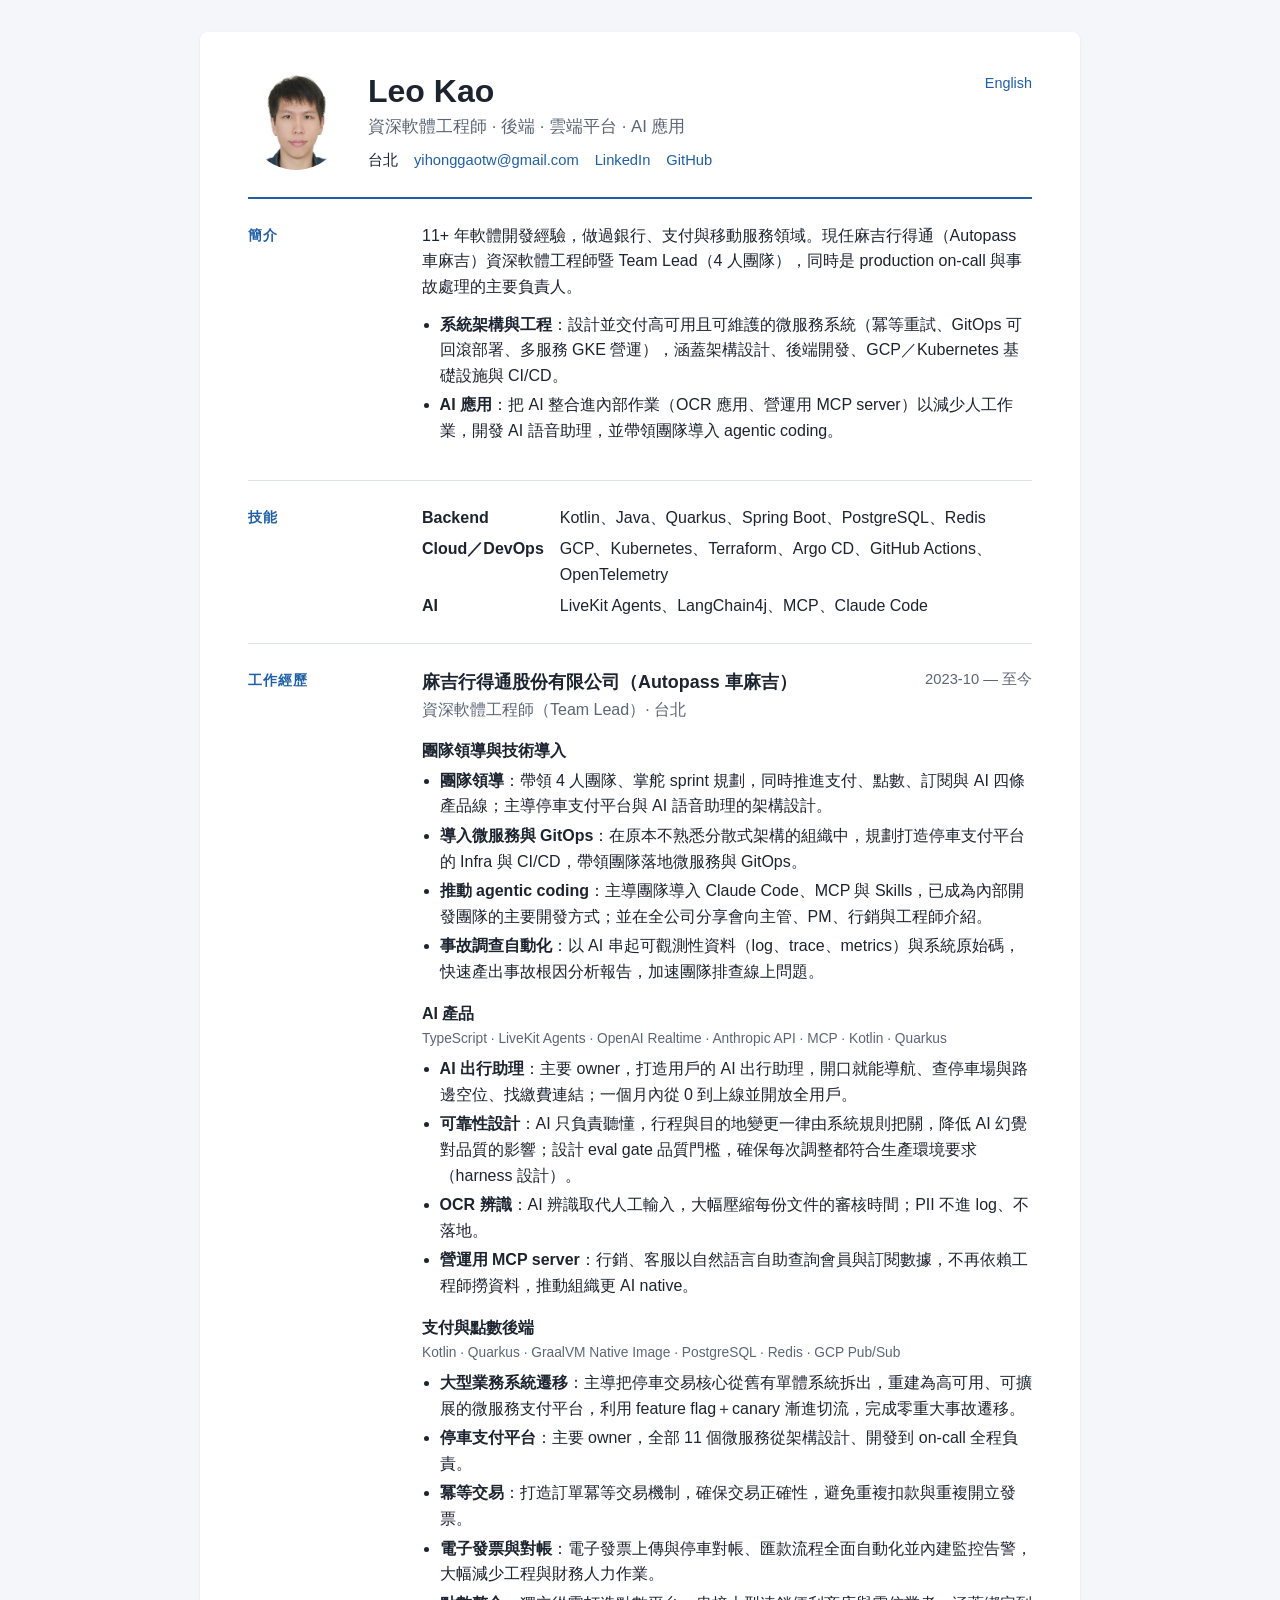
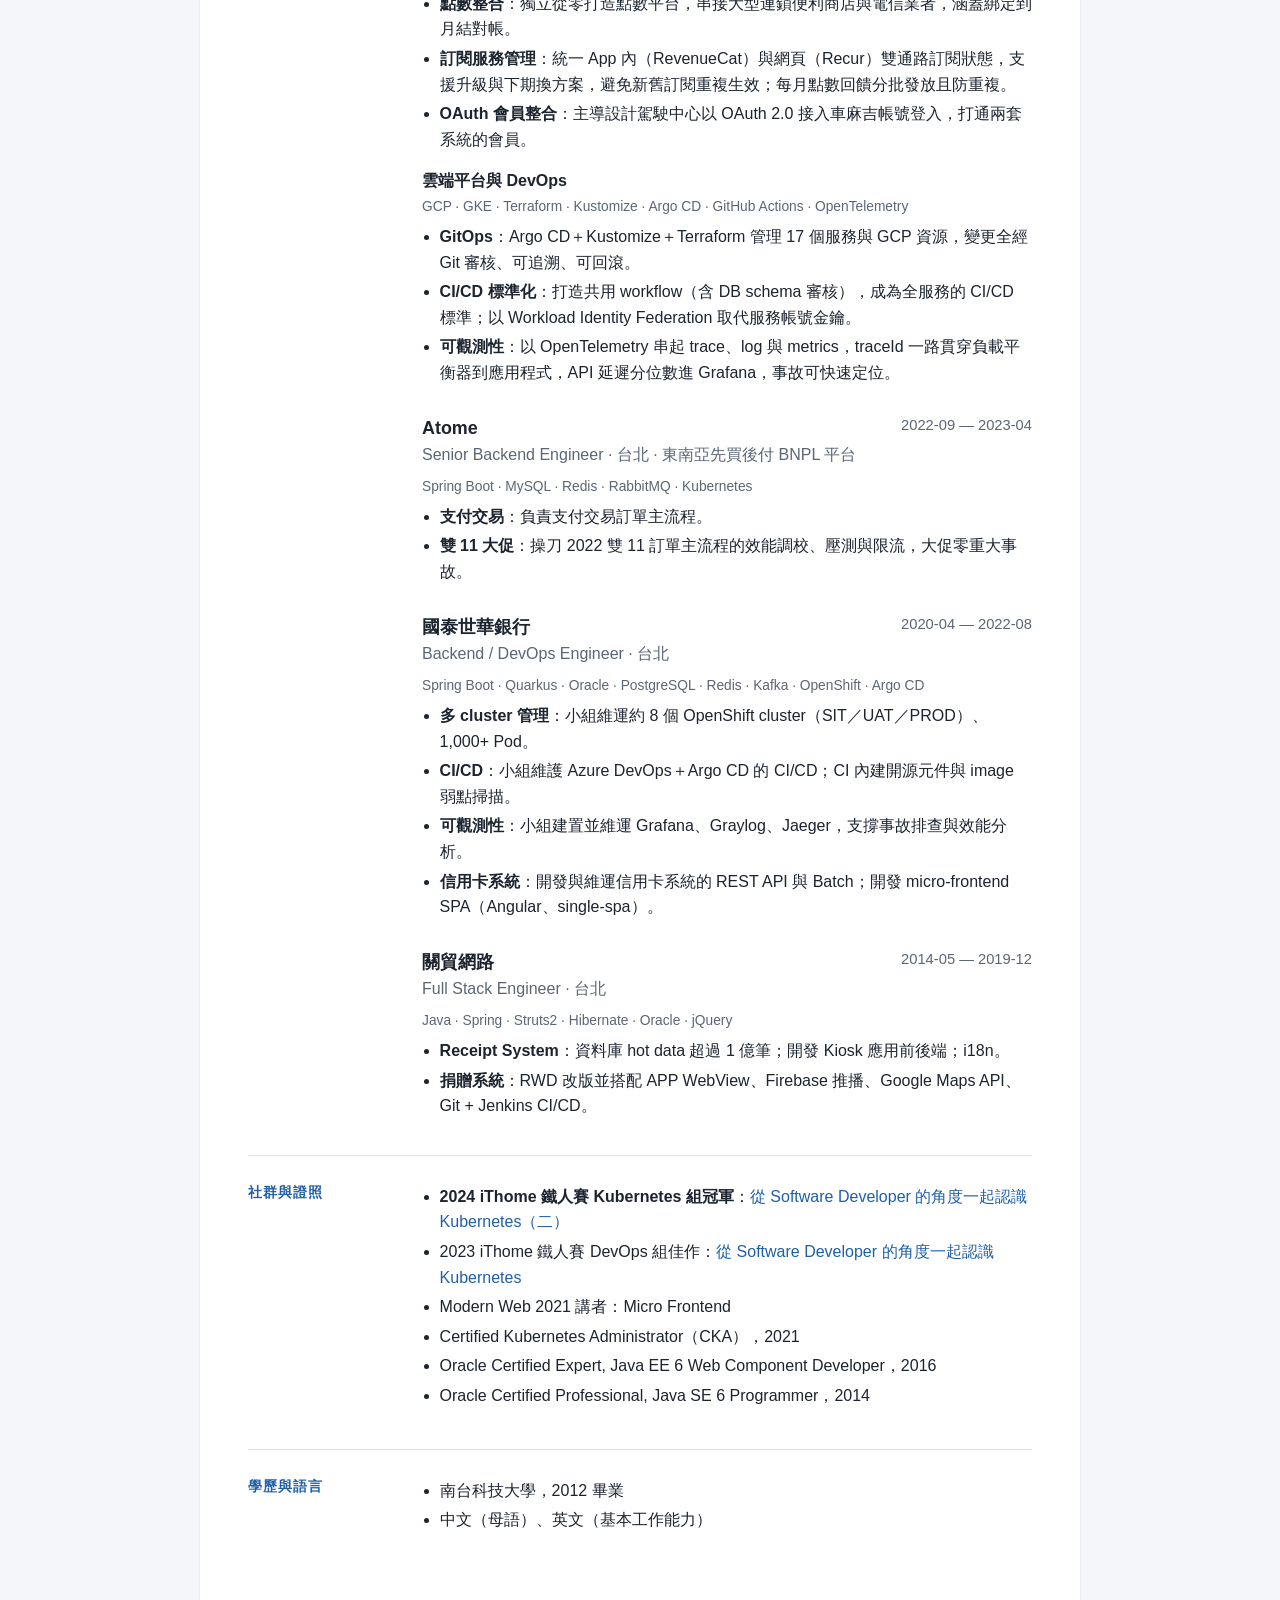
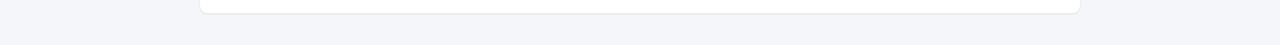
==== zh.html @ 3c9b4de2 "feat: add Chinese CV page with new stylesheet Co-Authored-By: Claude Opus 5.5 <noreply@anthropic.com" ====
<!DOCTYPE html>
<html lang="zh-Hant">
  <head>
    <meta charset="UTF-8" />
    <meta name="viewport" content="width=device-width, initial-scale=1" />
    <title>Leo Kao — 資深軟體工程師（後端 · 雲端平台 · AI 應用）</title>
    <meta name="description" content="Leo Kao（Yi-Hung Kao）的履歷：台北的資深軟體工程師，專長後端、雲端平台與 AI 應用。" />
    <link rel="alternate" hreflang="en" href="index.html" />
    <link rel="stylesheet" href="cv.css" />
  </head>
  <body>
    <main class="cv">
      <header class="cv-header">
        <img src="images/headshot.jpg" alt="Leo Kao" />
        <div>
          <h1>Leo Kao</h1>
          <p class="headline">資深軟體工程師 · 後端 · 雲端平台 · AI 應用</p>
          <ul class="contact">
            <li>台北</li>
            <li><a href="mailto:yihonggaotw@gmail.com">yihonggaotw@gmail.com</a></li>
            <li><a href="https://www.linkedin.com/in/yihong-gao-tw">LinkedIn</a></li>
            <li><a href="https://github.com/YihongGao">GitHub</a></li>
          </ul>
        </div>
        <a class="lang-switch" href="index.html" hreflang="en">English</a>
      </header>

      <section>
        <h2>簡介</h2>
        <div>
          <p>
            11+ 年軟體開發經驗，做過銀行、支付與移動服務領域。現任麻吉行得通（Autopass 車麻吉）資深軟體工程師暨
            Team Lead（4 人團隊），同時是 production on-call 與事故處理的主要負責人。
          </p>
          <ul>
            <li><strong>系統架構與工程</strong>：設計並交付高可用且可維護的微服務系統（冪等重試、GitOps 可回滾部署、多服務 GKE 營運），涵蓋架構設計、後端開發、GCP／Kubernetes 基礎設施與 CI/CD。</li>
            <li><strong>AI 應用</strong>：把 AI 整合進內部作業（OCR 應用、營運用 MCP server）以減少人工作業，開發 AI 語音助理，並帶領團隊導入 agentic coding。</li>
          </ul>
        </div>
      </section>

      <section>
        <h2>技能</h2>
        <dl class="skills">
          <dt>Backend</dt><dd>Kotlin、Java、Quarkus、Spring Boot、PostgreSQL、Redis</dd>
          <dt>Cloud／DevOps</dt><dd>GCP、Kubernetes、Terraform、Argo CD、GitHub Actions、OpenTelemetry</dd>
          <dt>AI</dt><dd>LiveKit Agents、LangChain4j、MCP、Claude Code</dd>
        </dl>
      </section>

      <section>
        <h2>工作經歷</h2>
        <div>
          <article class="job">
            <div class="job-head">
              <h3>麻吉行得通股份有限公司（Autopass 車麻吉）</h3>
              <span class="when">2023-10 — 至今</span>
            </div>
            <p class="role">資深軟體工程師（Team Lead）· 台北</p>

            <h4>團隊領導與技術導入</h4>
            <ul>
              <li><strong>團隊領導</strong>：帶領 4 人團隊、掌舵 sprint 規劃，同時推進支付、點數、訂閱與 AI 四條產品線；主導停車支付平台與 AI 語音助理的架構設計。</li>
              <li><strong>導入微服務與 GitOps</strong>：在原本不熟悉分散式架構的組織中，規劃打造停車支付平台的 Infra 與 CI/CD，帶領團隊落地微服務與 GitOps。</li>
              <li><strong>推動 agentic coding</strong>：主導團隊導入 Claude Code、MCP 與 Skills，已成為內部開發團隊的主要開發方式；並在全公司分享會向主管、PM、行銷與工程師介紹。</li>
              <li><strong>事故調查自動化</strong>：以 AI 串起可觀測性資料（log、trace、metrics）與系統原始碼，快速產出事故根因分析報告，加速團隊排查線上問題。</li>
            </ul>

            <h4>AI 產品</h4>
            <p class="stack">TypeScript · LiveKit Agents · OpenAI Realtime · Anthropic API · MCP · Kotlin · Quarkus</p>
            <ul>
              <li><strong>AI 出行助理</strong>：主要 owner，打造用戶的 AI 出行助理，開口就能導航、查停車場與路邊空位、找繳費連結；一個月內從 0 到上線並開放全用戶。</li>
              <li><strong>可靠性設計</strong>：AI 只負責聽懂，行程與目的地變更一律由系統規則把關，降低 AI 幻覺對品質的影響；設計 eval gate 品質門檻，確保每次調整都符合生產環境要求（harness 設計）。</li>
              <li><strong>OCR 辨識</strong>：AI 辨識取代人工輸入，大幅壓縮每份文件的審核時間；PII 不進 log、不落地。</li>
              <li><strong>營運用 MCP server</strong>：行銷、客服以自然語言自助查詢會員與訂閱數據，不再依賴工程師撈資料，推動組織更 AI native。</li>
            </ul>

            <h4>支付與點數後端</h4>
            <p class="stack">Kotlin · Quarkus · GraalVM Native Image · PostgreSQL · Redis · GCP Pub/Sub</p>
            <ul>
              <li><strong>大型業務系統遷移</strong>：主導把停車交易核心從舊有單體系統拆出，重建為高可用、可擴展的微服務支付平台，利用 feature flag＋canary 漸進切流，完成零重大事故遷移。</li>
              <li><strong>停車支付平台</strong>：主要 owner，全部 11 個微服務從架構設計、開發到 on-call 全程負責。</li>
              <li><strong>冪等交易</strong>：打造訂單冪等交易機制，確保交易正確性，避免重複扣款與重複開立發票。</li>
              <li><strong>電子發票與對帳</strong>：電子發票上傳與停車對帳、匯款流程全面自動化並內建監控告警，大幅減少工程與財務人力作業。</li>
              <li><strong>點數整合</strong>：獨立從零打造點數平台，串接大型連鎖便利商店與電信業者，涵蓋綁定到月結對帳。</li>
              <li><strong>訂閱服務管理</strong>：統一 App 內（RevenueCat）與網頁（Recur）雙通路訂閱狀態，支援升級與下期換方案，避免新舊訂閱重複生效；每月點數回饋分批發放且防重複。</li>
              <li><strong>OAuth 會員整合</strong>：主導設計駕駛中心以 OAuth 2.0 接入車麻吉帳號登入，打通兩套系統的會員。</li>
            </ul>

            <h4>雲端平台與 DevOps</h4>
            <p class="stack">GCP · GKE · Terraform · Kustomize · Argo CD · GitHub Actions · OpenTelemetry</p>
            <ul>
              <li><strong>GitOps</strong>：Argo CD＋Kustomize＋Terraform 管理 17 個服務與 GCP 資源，變更全經 Git 審核、可追溯、可回滾。</li>
              <li><strong>CI/CD 標準化</strong>：打造共用 workflow（含 DB schema 審核），成為全服務的 CI/CD 標準；以 Workload Identity Federation 取代服務帳號金鑰。</li>
              <li><strong>可觀測性</strong>：以 OpenTelemetry 串起 trace、log 與 metrics，traceId 一路貫穿負載平衡器到應用程式，API 延遲分位數進 Grafana，事故可快速定位。</li>
            </ul>
          </article>

          <article class="job">
            <div class="job-head">
              <h3>Atome</h3>
              <span class="when">2022-09 — 2023-04</span>
            </div>
            <p class="role">Senior Backend Engineer · 台北 · 東南亞先買後付 BNPL 平台</p>
            <p class="stack">Spring Boot · MySQL · Redis · RabbitMQ · Kubernetes</p>
            <ul>
              <li><strong>支付交易</strong>：負責支付交易訂單主流程。</li>
              <li><strong>雙 11 大促</strong>：操刀 2022 雙 11 訂單主流程的效能調校、壓測與限流，大促零重大事故。</li>
            </ul>
          </article>

          <article class="job">
            <div class="job-head">
              <h3>國泰世華銀行</h3>
              <span class="when">2020-04 — 2022-08</span>
            </div>
            <p class="role">Backend / DevOps Engineer · 台北</p>
            <p class="stack">Spring Boot · Quarkus · Oracle · PostgreSQL · Redis · Kafka · OpenShift · Argo CD</p>
            <ul>
              <li><strong>多 cluster 管理</strong>：小組維運約 8 個 OpenShift cluster（SIT／UAT／PROD）、1,000+ Pod。</li>
              <li><strong>CI/CD</strong>：小組維護 Azure DevOps＋Argo CD 的 CI/CD；CI 內建開源元件與 image 弱點掃描。</li>
              <li><strong>可觀測性</strong>：小組建置並維運 Grafana、Graylog、Jaeger，支撐事故排查與效能分析。</li>
              <li><strong>信用卡系統</strong>：開發與維運信用卡系統的 REST API 與 Batch；開發 micro-frontend SPA（Angular、single-spa）。</li>
            </ul>
          </article>

          <article class="job">
            <div class="job-head">
              <h3>關貿網路</h3>
              <span class="when">2014-05 — 2019-12</span>
            </div>
            <p class="role">Full Stack Engineer · 台北</p>
            <p class="stack">Java · Spring · Struts2 · Hibernate · Oracle · jQuery</p>
            <ul>
              <li><strong>Receipt System</strong>：資料庫 hot data 超過 1 億筆；開發 Kiosk 應用前後端；i18n。</li>
              <li><strong>捐贈系統</strong>：RWD 改版並搭配 APP WebView、Firebase 推播、Google Maps API、Git + Jenkins CI/CD。</li>
            </ul>
          </article>
        </div>
      </section>

      <section>
        <h2>社群與證照</h2>
        <ul>
          <li><strong>2024 iThome 鐵人賽 Kubernetes 組冠軍</strong>：<a href="https://ithelp.ithome.com.tw/users/20147637/ironman/7525">從 Software Developer 的角度一起認識 Kubernetes（二）</a></li>
          <li>2023 iThome 鐵人賽 DevOps 組佳作：<a href="https://ithelp.ithome.com.tw/users/20147637/ironman/6738">從 Software Developer 的角度一起認識 Kubernetes</a></li>
          <li>Modern Web 2021 講者：Micro Frontend</li>
          <li>Certified Kubernetes Administrator（CKA），2021</li>
          <li>Oracle Certified Expert, Java EE 6 Web Component Developer，2016</li>
          <li>Oracle Certified Professional, Java SE 6 Programmer，2014</li>
        </ul>
      </section>

      <section>
        <h2>學歷與語言</h2>
        <ul>
          <li>南台科技大學，2012 畢業</li>
          <li>中文（母語）、英文（基本工作能力）</li>
        </ul>
      </section>
    </main>
  </body>
</html>
---- cv.css ----
:root {
  --ink: #1c2430;
  --muted: #5b6675;
  --line: #dde3ea;
  --accent: #1f5fa8;
  --bg: #f4f6f9;
  --paper: #ffffff;
}

* { box-sizing: border-box; }

html { -webkit-text-size-adjust: 100%; }

body {
  margin: 0;
  background: var(--bg);
  color: var(--ink);
  font: 16px/1.6 -apple-system, BlinkMacSystemFont, "Segoe UI", "PingFang TC",
    "Noto Sans TC", "Microsoft JhengHei", Helvetica, Arial, sans-serif;
}

a { color: var(--accent); text-decoration: none; }
a:hover, a:focus-visible { text-decoration: underline; }

.cv {
  max-width: 880px;
  margin: 32px auto;
  padding: 40px 48px;
  background: var(--paper);
  border-radius: 8px;
  box-shadow: 0 1px 3px rgba(20, 30, 45, 0.08);
}

/* Header */
.cv-header {
  display: grid;
  grid-template-columns: 96px 1fr auto;
  gap: 24px;
  align-items: center;
  padding-bottom: 24px;
  border-bottom: 2px solid var(--accent);
}
.cv-header img {
  width: 96px; height: 96px;
  border-radius: 50%;
  object-fit: cover;
}
.cv-header h1 { margin: 0; font-size: 2rem; line-height: 1.2; }
.headline { margin: 4px 0 8px; font-size: 1.05rem; color: var(--muted); }
.contact { margin: 0; padding: 0; list-style: none; display: flex; flex-wrap: wrap; gap: 4px 16px; font-size: 0.92rem; }
.lang-switch { align-self: start; font-size: 0.9rem; }

/* Sections */
section {
  display: grid;
  grid-template-columns: 150px 1fr;
  gap: 24px;
  padding: 24px 0;
  border-bottom: 1px solid var(--line);
}
section:last-of-type { border-bottom: 0; }
section > h2 {
  margin: 2px 0 0;
  font-size: 0.85rem;
  text-transform: uppercase;
  letter-spacing: 0.08em;
  color: var(--accent);
}
section p { margin: 0 0 12px; }
section ul { margin: 0 0 12px; padding-left: 1.1em; }
section li { margin: 4px 0; }

/* Jobs */
.job + .job { margin-top: 28px; }
.job-head { display: flex; flex-wrap: wrap; justify-content: space-between; gap: 0 16px; }
.job-head h3 { margin: 0; font-size: 1.12rem; }
.job-head .when { color: var(--muted); font-size: 0.92rem; white-space: nowrap; }
.role { margin: 0 0 8px; color: var(--muted); }
.job h4 { margin: 16px 0 2px; font-size: 1rem; }
.stack { margin: 0 0 6px; font-size: 0.86rem; color: var(--muted); }

/* Skills */
.skills { display: grid; grid-template-columns: max-content 1fr; gap: 6px 16px; margin: 0; }
.skills dt { font-weight: 600; }
.skills dd { margin: 0; }

@media (max-width: 720px) {
  .cv { margin: 0; padding: 24px 20px; border-radius: 0; box-shadow: none; }
  .cv-header { grid-template-columns: 64px 1fr; gap: 16px; }
  .cv-header img { width: 64px; height: 64px; }
  .lang-switch { grid-column: 1 / -1; }
  section { grid-template-columns: 1fr; gap: 8px; }
  .skills { grid-template-columns: 1fr; }
  .skills dd { margin-bottom: 8px; }
}

@media print {
  @page { size: A4; margin: 14mm; }
  body { background: #fff; font-size: 10pt; }
  .cv { margin: 0; padding: 0; box-shadow: none; max-width: none; }
  .lang-switch { display: none; }
  a { color: inherit; }
  section { break-inside: auto; padding: 12px 0; }
  .job, li { break-inside: avoid; }
}
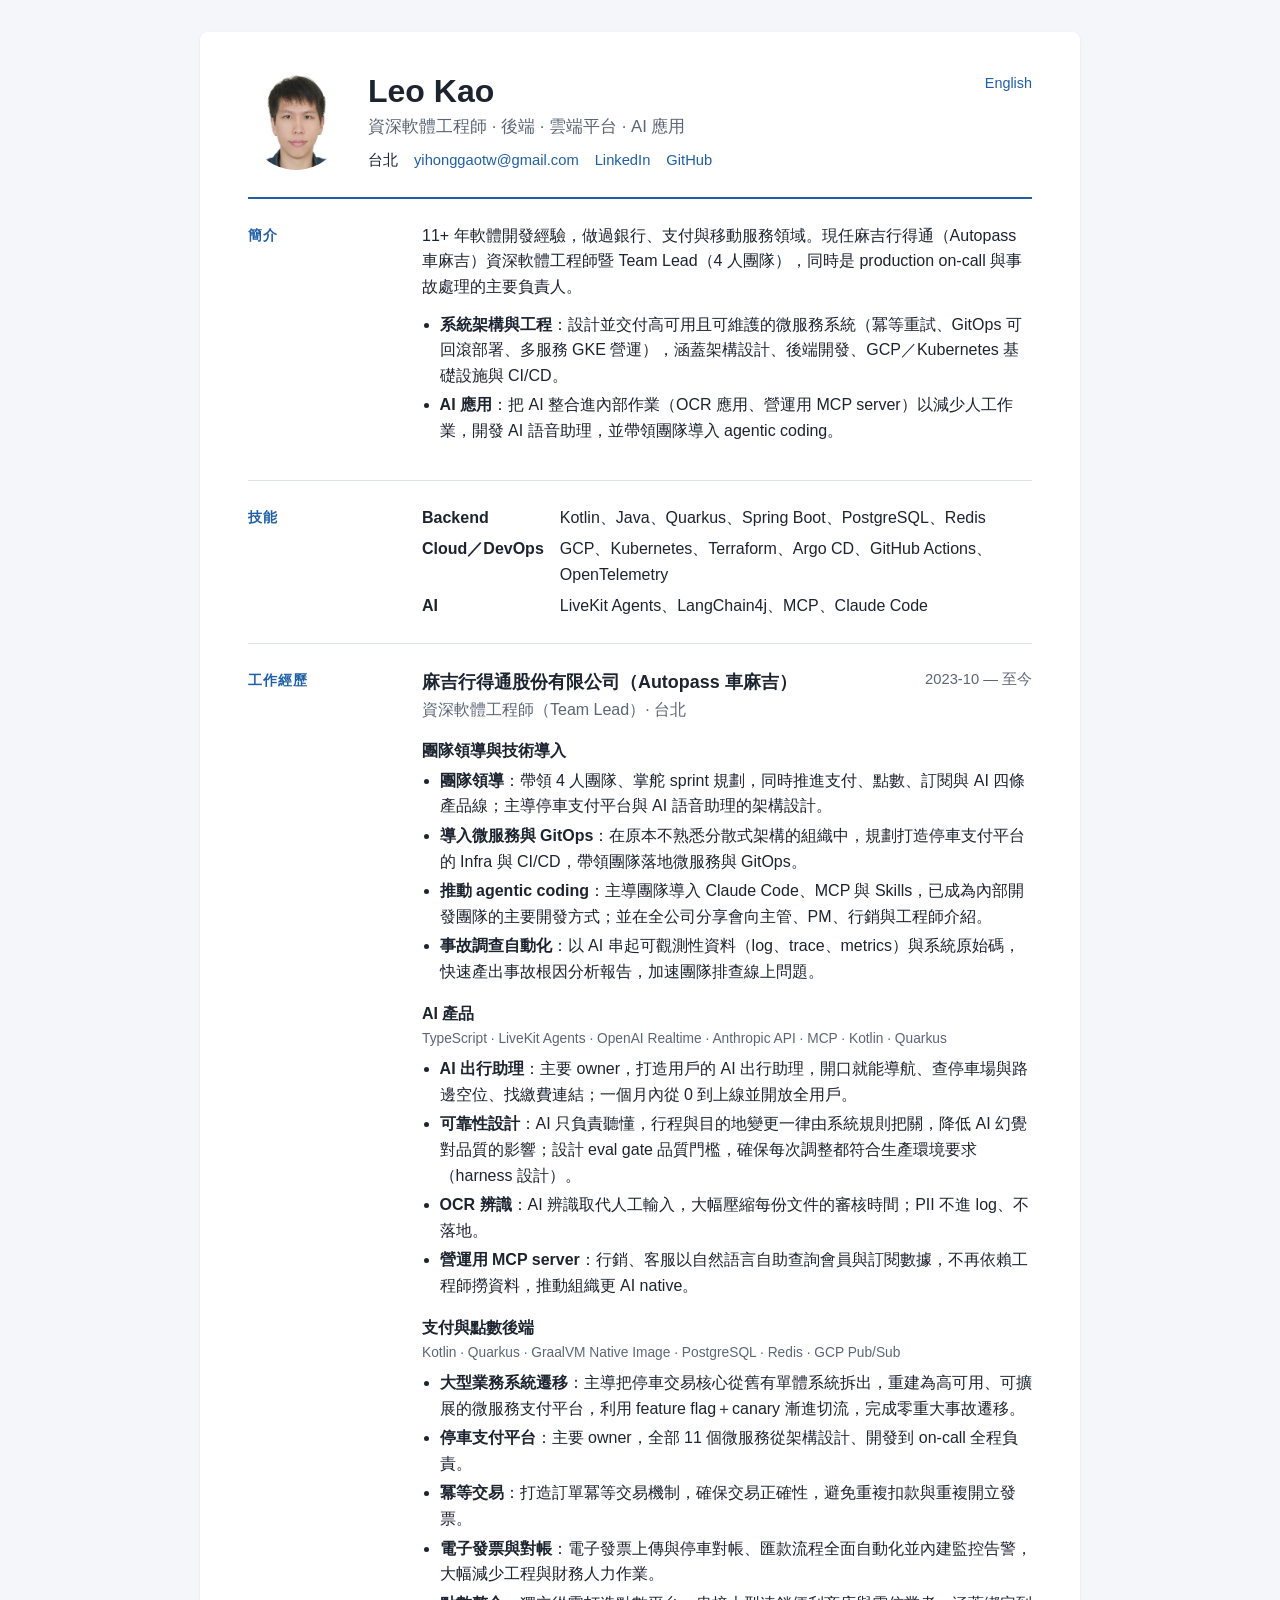
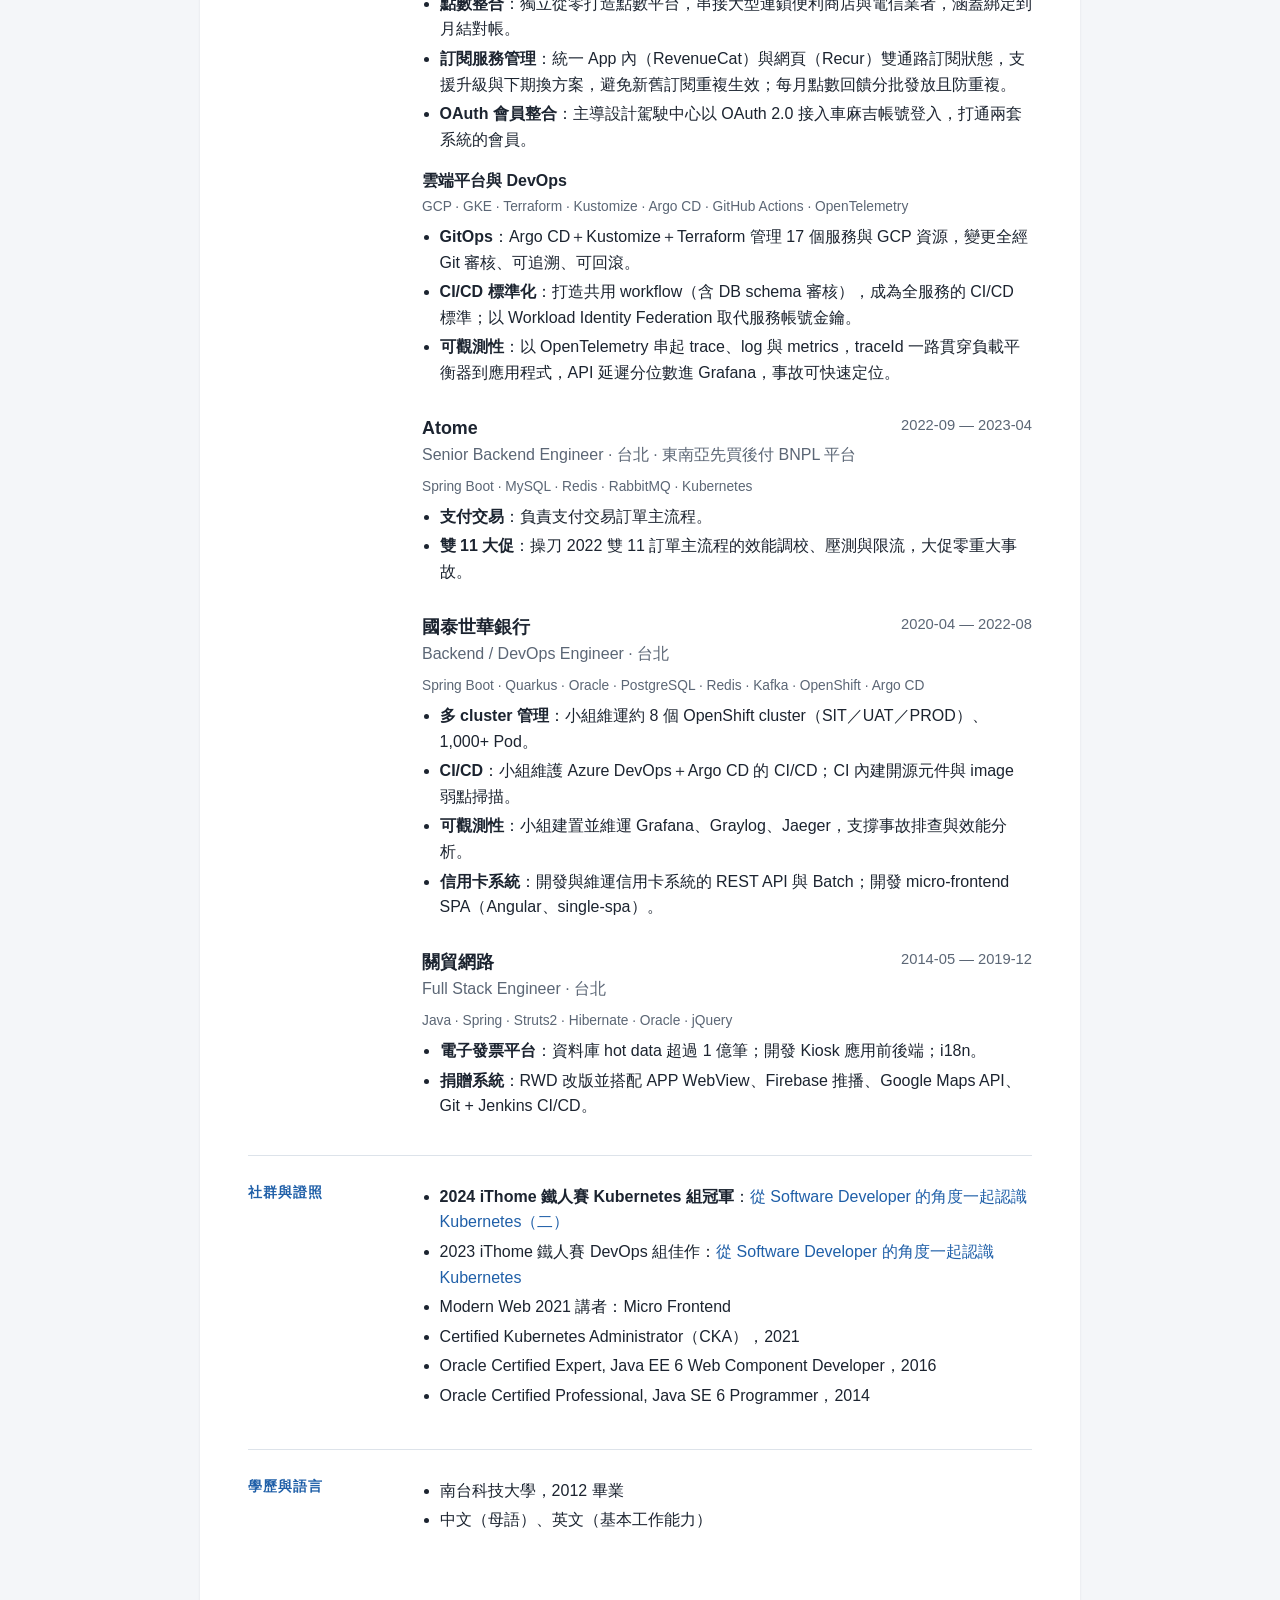
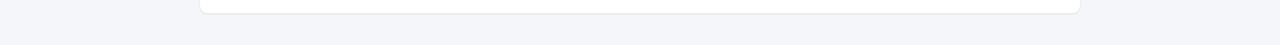
==== commit 23f258ff: "feat: publish redesigned English CV and rename e-invoice platform - index.html now uses cv.css; drop" ====
--- a/zh.html
+++ b/zh.html
@@ -132,7 +132,7 @@
             <p class="role">Full Stack Engineer · 台北</p>
             <p class="stack">Java · Spring · Struts2 · Hibernate · Oracle · jQuery</p>
             <ul>
-              <li><strong>Receipt System</strong>：資料庫 hot data 超過 1 億筆；開發 Kiosk 應用前後端；i18n。</li>
+              <li><strong>電子發票平台</strong>：資料庫 hot data 超過 1 億筆；開發 Kiosk 應用前後端；i18n。</li>
               <li><strong>捐贈系統</strong>：RWD 改版並搭配 APP WebView、Firebase 推播、Google Maps API、Git + Jenkins CI/CD。</li>
             </ul>
           </article>
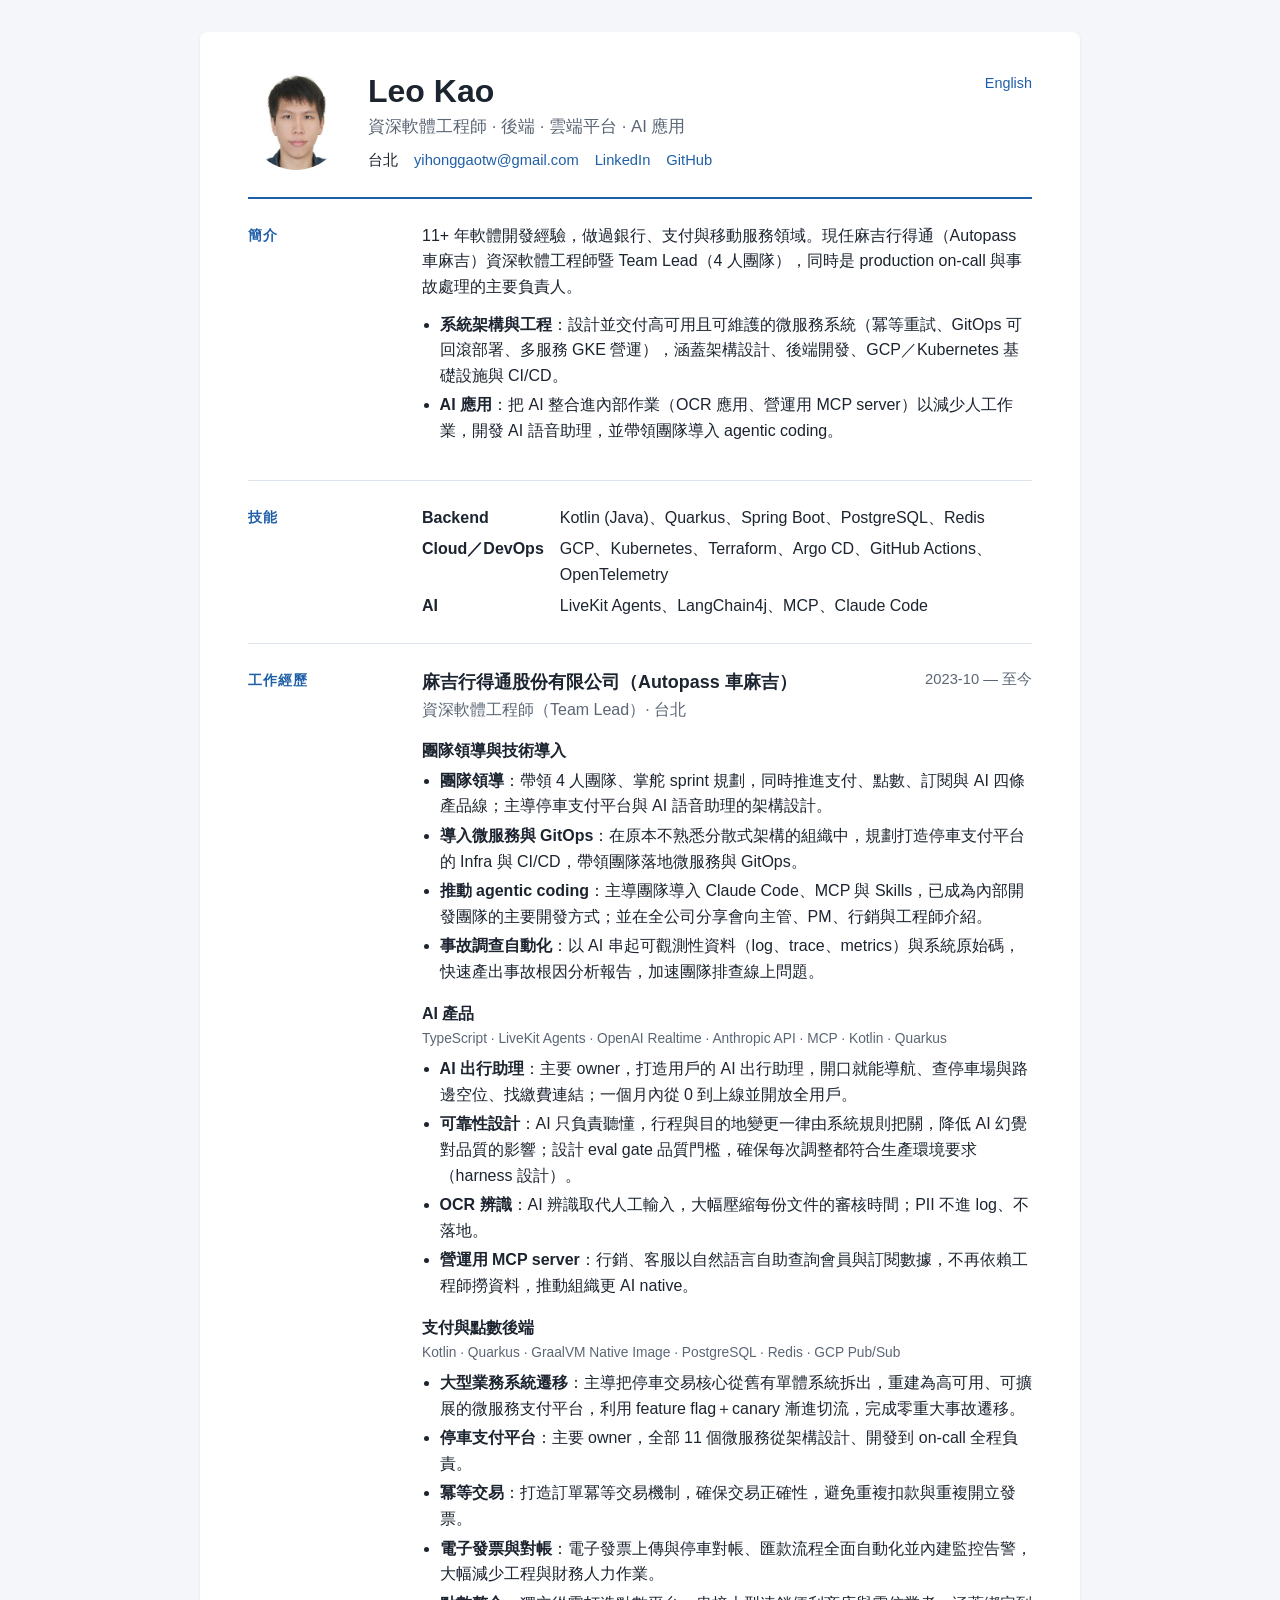
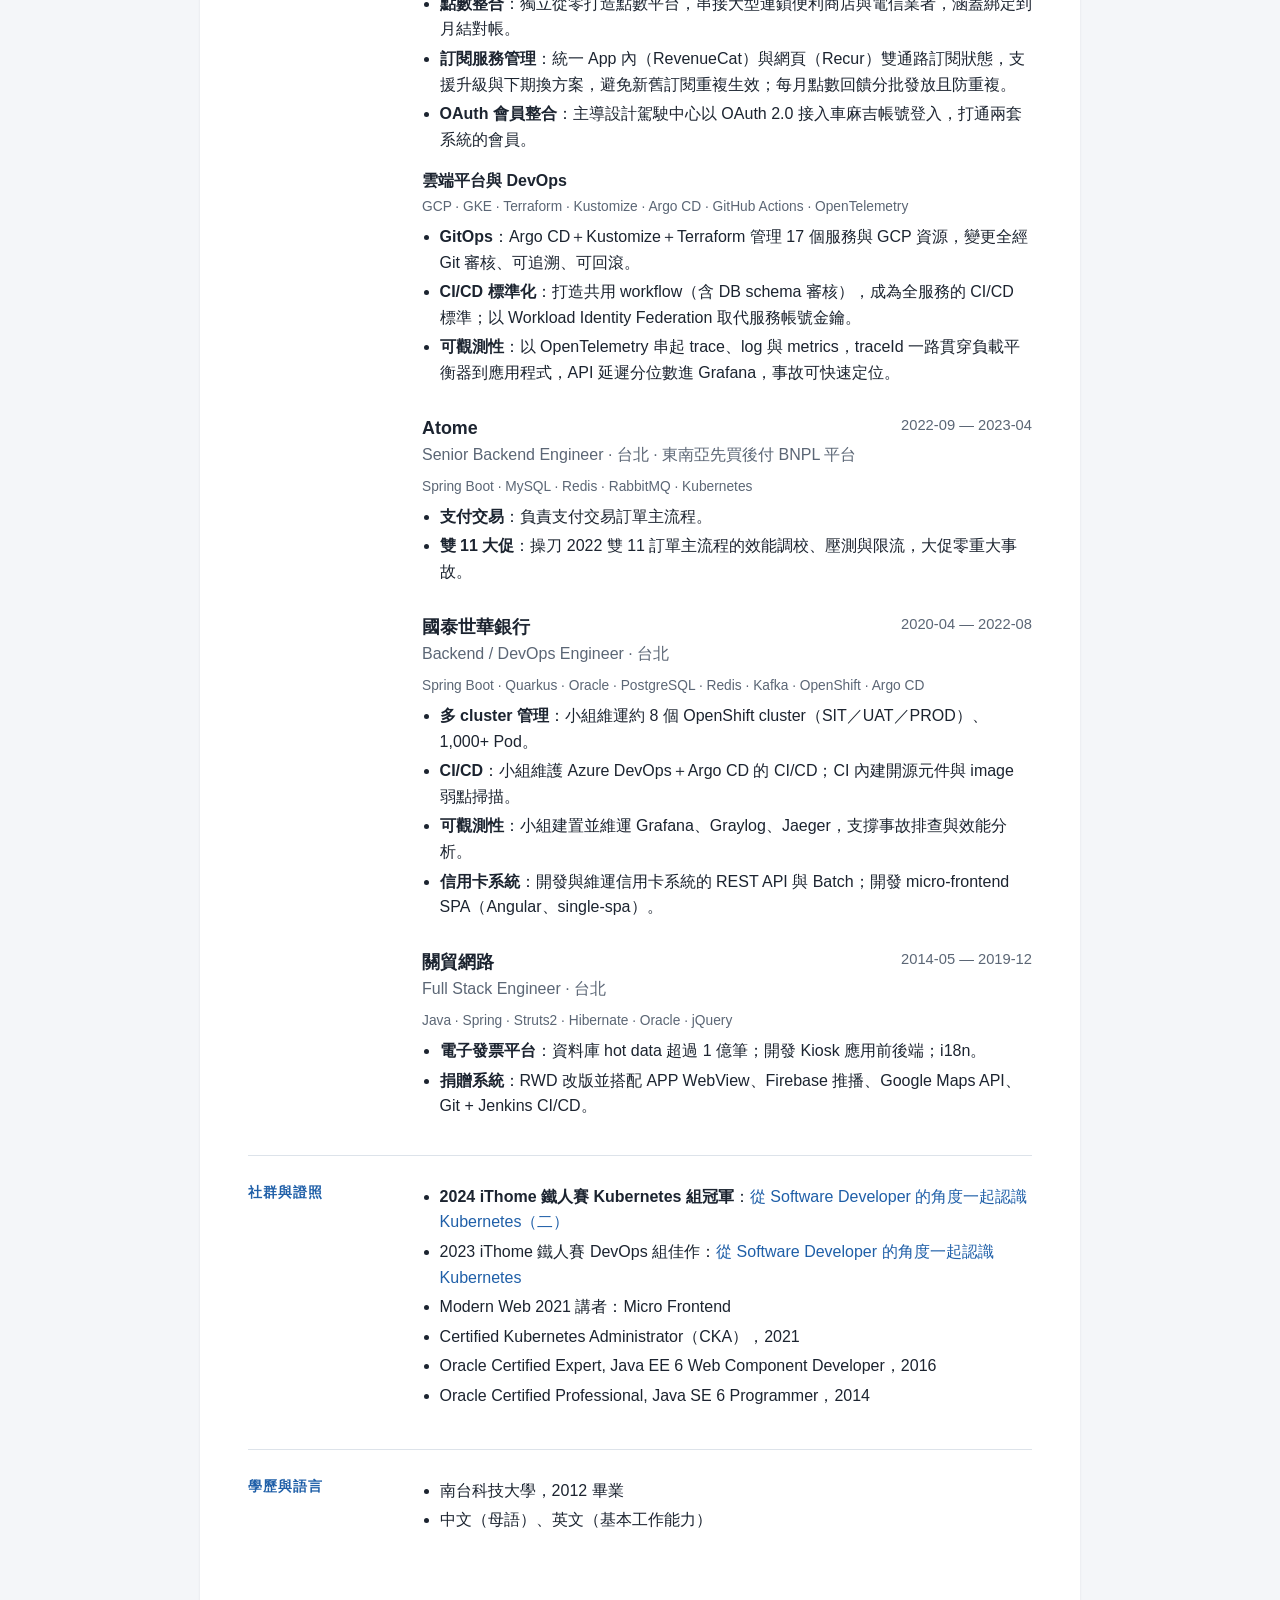
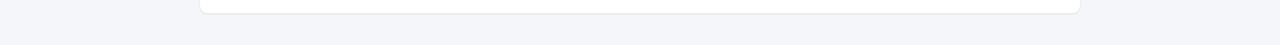
==== commit 6d6a90b3: "chore: list Kotlin (Java) as one skill Co-Authored-By: Claude Opus 5.5 <noreply@anthropic.com>" ====
--- a/zh.html
+++ b/zh.html
@@ -42,7 +42,7 @@
       <section>
         <h2>技能</h2>
         <dl class="skills">
-          <dt>Backend</dt><dd>Kotlin、Java、Quarkus、Spring Boot、PostgreSQL、Redis</dd>
+          <dt>Backend</dt><dd>Kotlin (Java)、Quarkus、Spring Boot、PostgreSQL、Redis</dd>
           <dt>Cloud／DevOps</dt><dd>GCP、Kubernetes、Terraform、Argo CD、GitHub Actions、OpenTelemetry</dd>
           <dt>AI</dt><dd>LiveKit Agents、LangChain4j、MCP、Claude Code</dd>
         </dl>
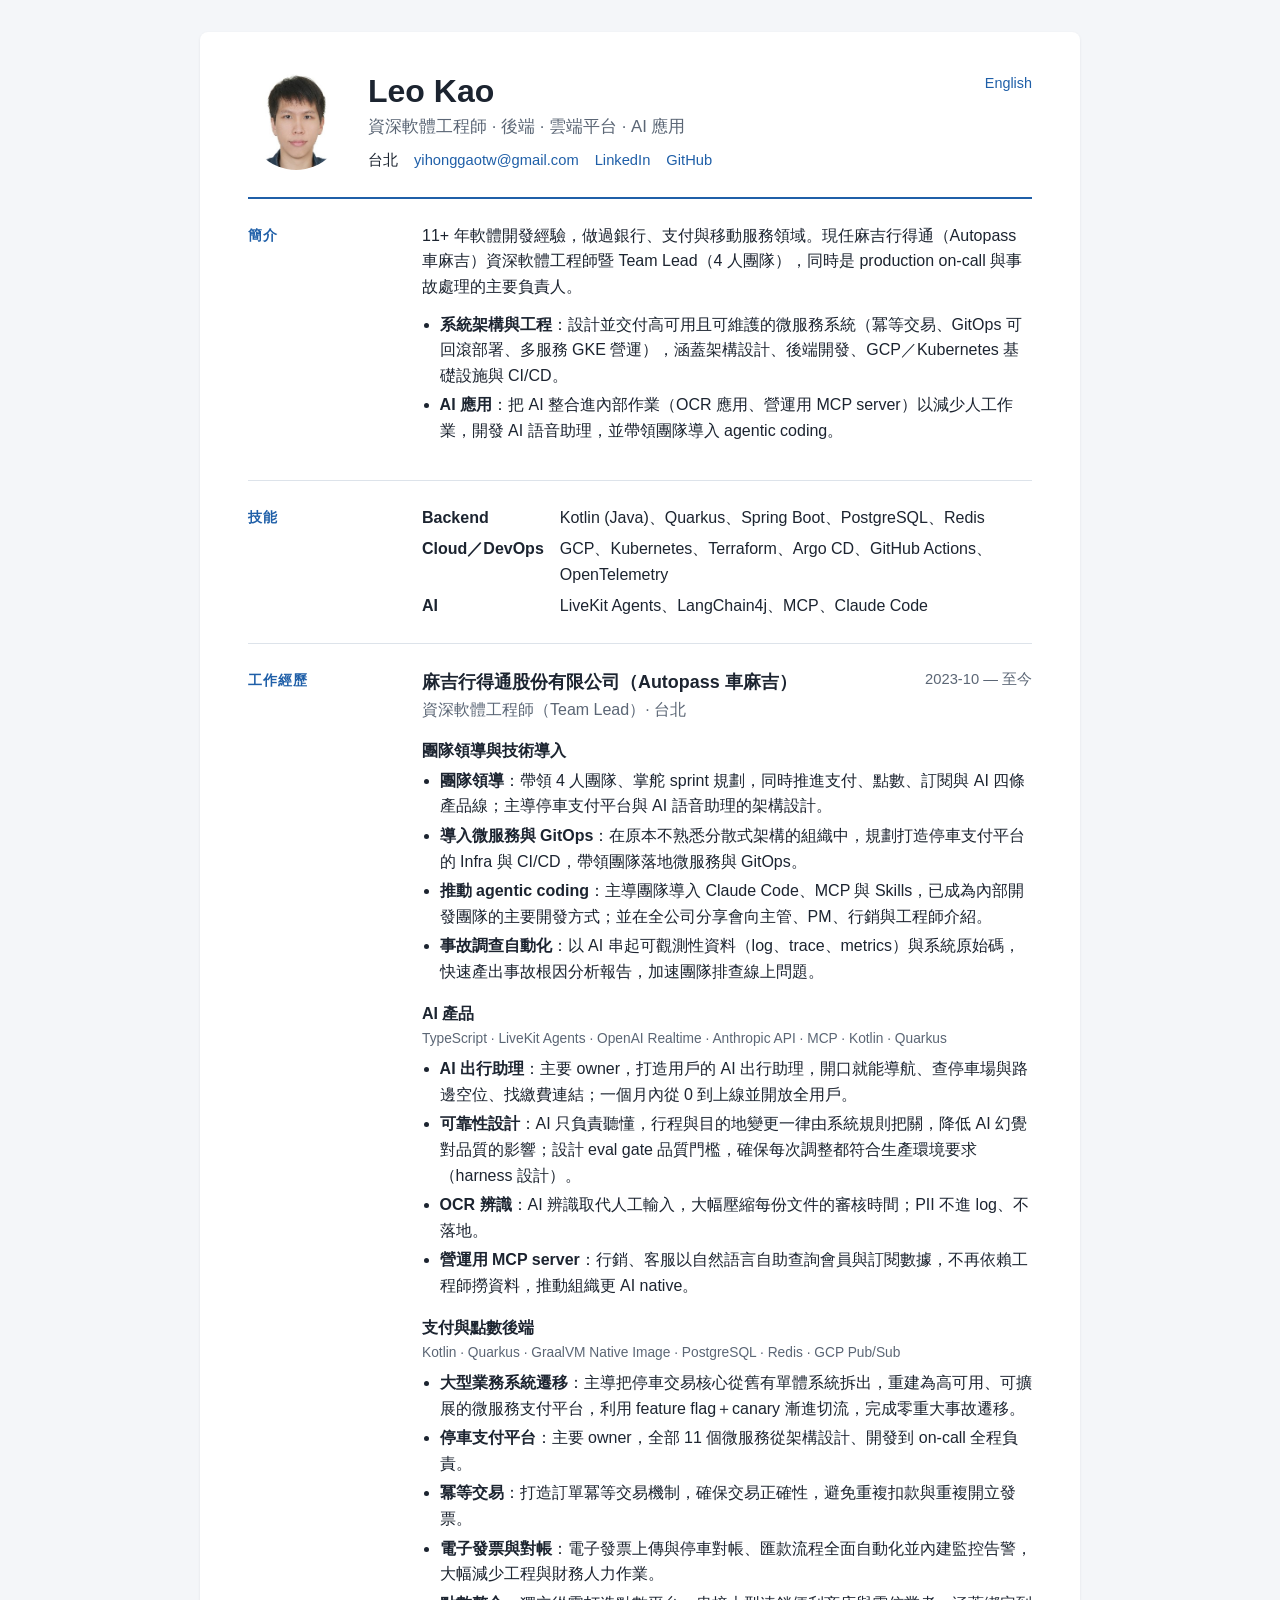
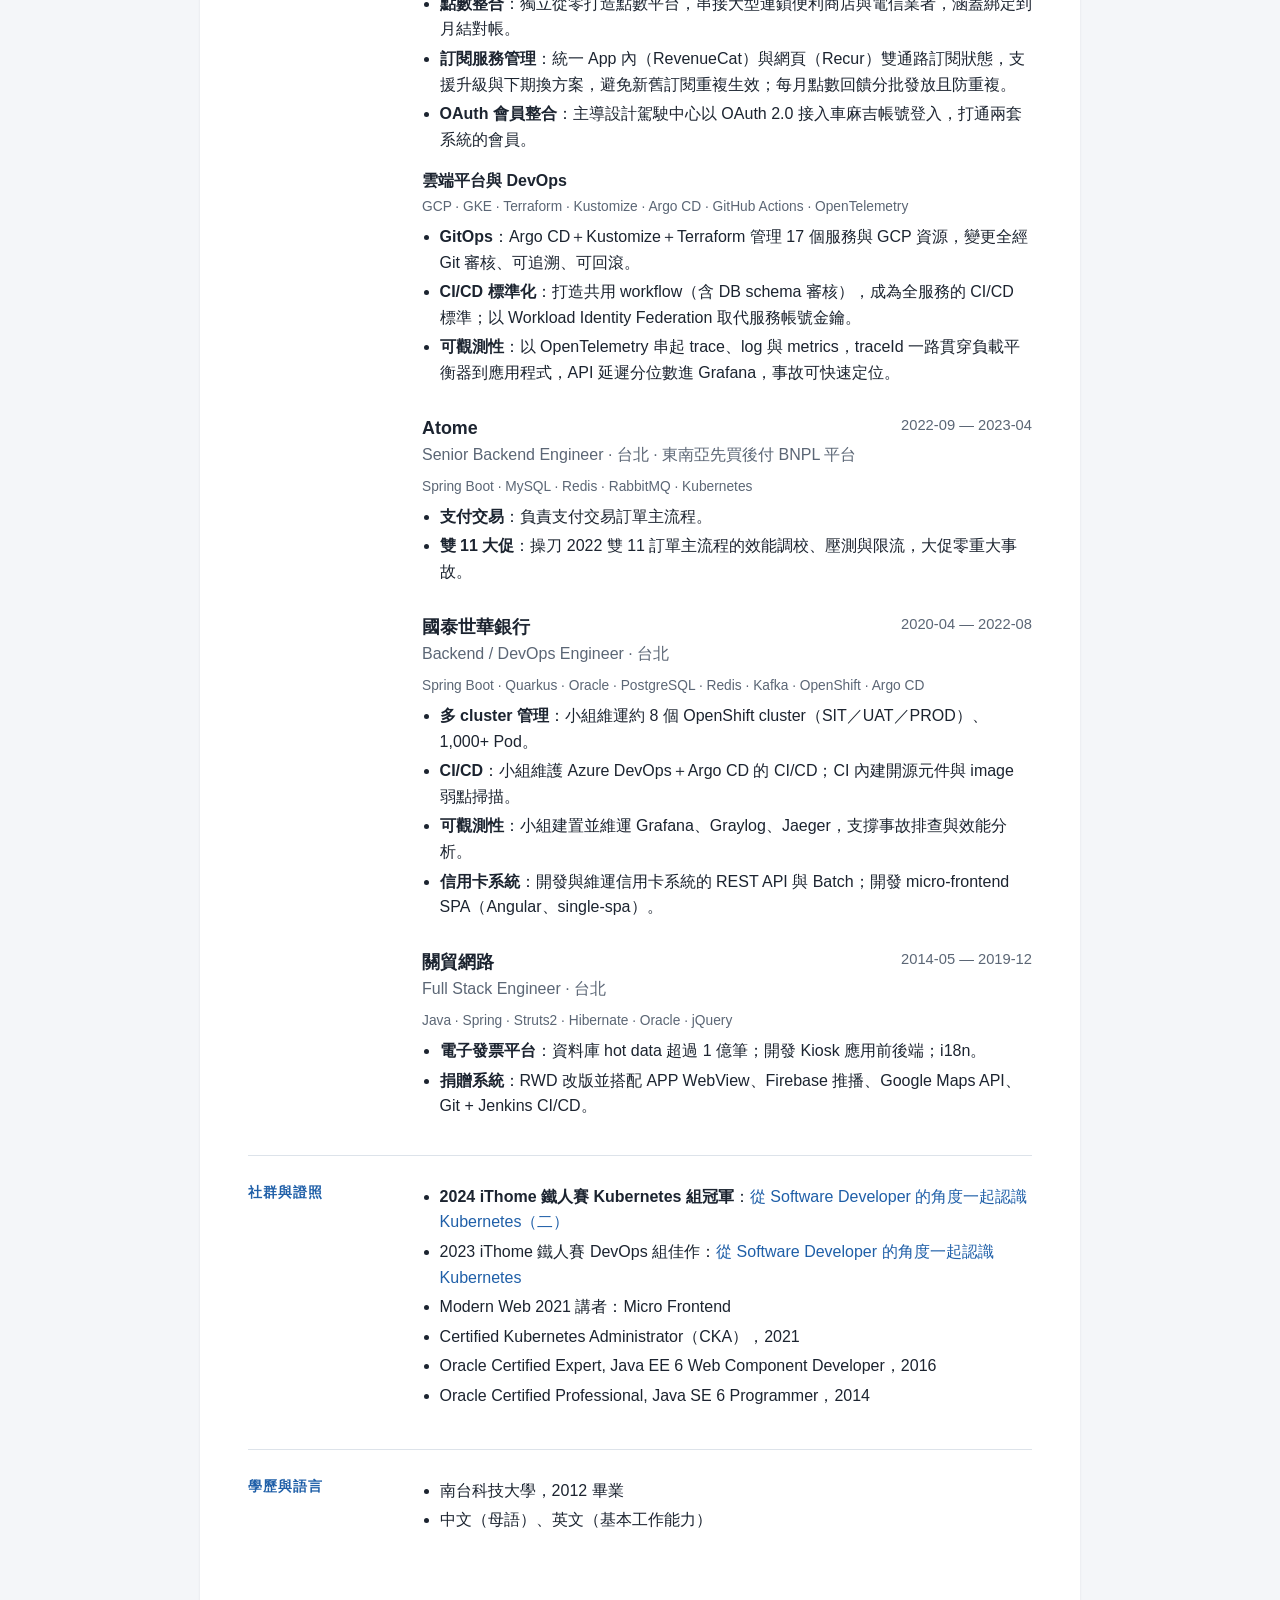
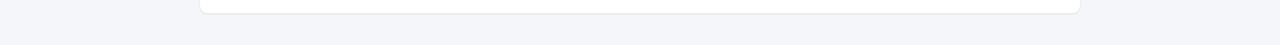
==== commit 5ab1bff5: "chore: rename idempotent retries to idempotent transactions in summary Co-Authored-By: Claude Opus 5" ====
--- a/zh.html
+++ b/zh.html
@@ -33,7 +33,7 @@
             Team Lead（4 人團隊），同時是 production on-call 與事故處理的主要負責人。
           </p>
           <ul>
-            <li><strong>系統架構與工程</strong>：設計並交付高可用且可維護的微服務系統（冪等重試、GitOps 可回滾部署、多服務 GKE 營運），涵蓋架構設計、後端開發、GCP／Kubernetes 基礎設施與 CI/CD。</li>
+            <li><strong>系統架構與工程</strong>：設計並交付高可用且可維護的微服務系統（冪等交易、GitOps 可回滾部署、多服務 GKE 營運），涵蓋架構設計、後端開發、GCP／Kubernetes 基礎設施與 CI/CD。</li>
             <li><strong>AI 應用</strong>：把 AI 整合進內部作業（OCR 應用、營運用 MCP server）以減少人工作業，開發 AI 語音助理，並帶領團隊導入 agentic coding。</li>
           </ul>
         </div>
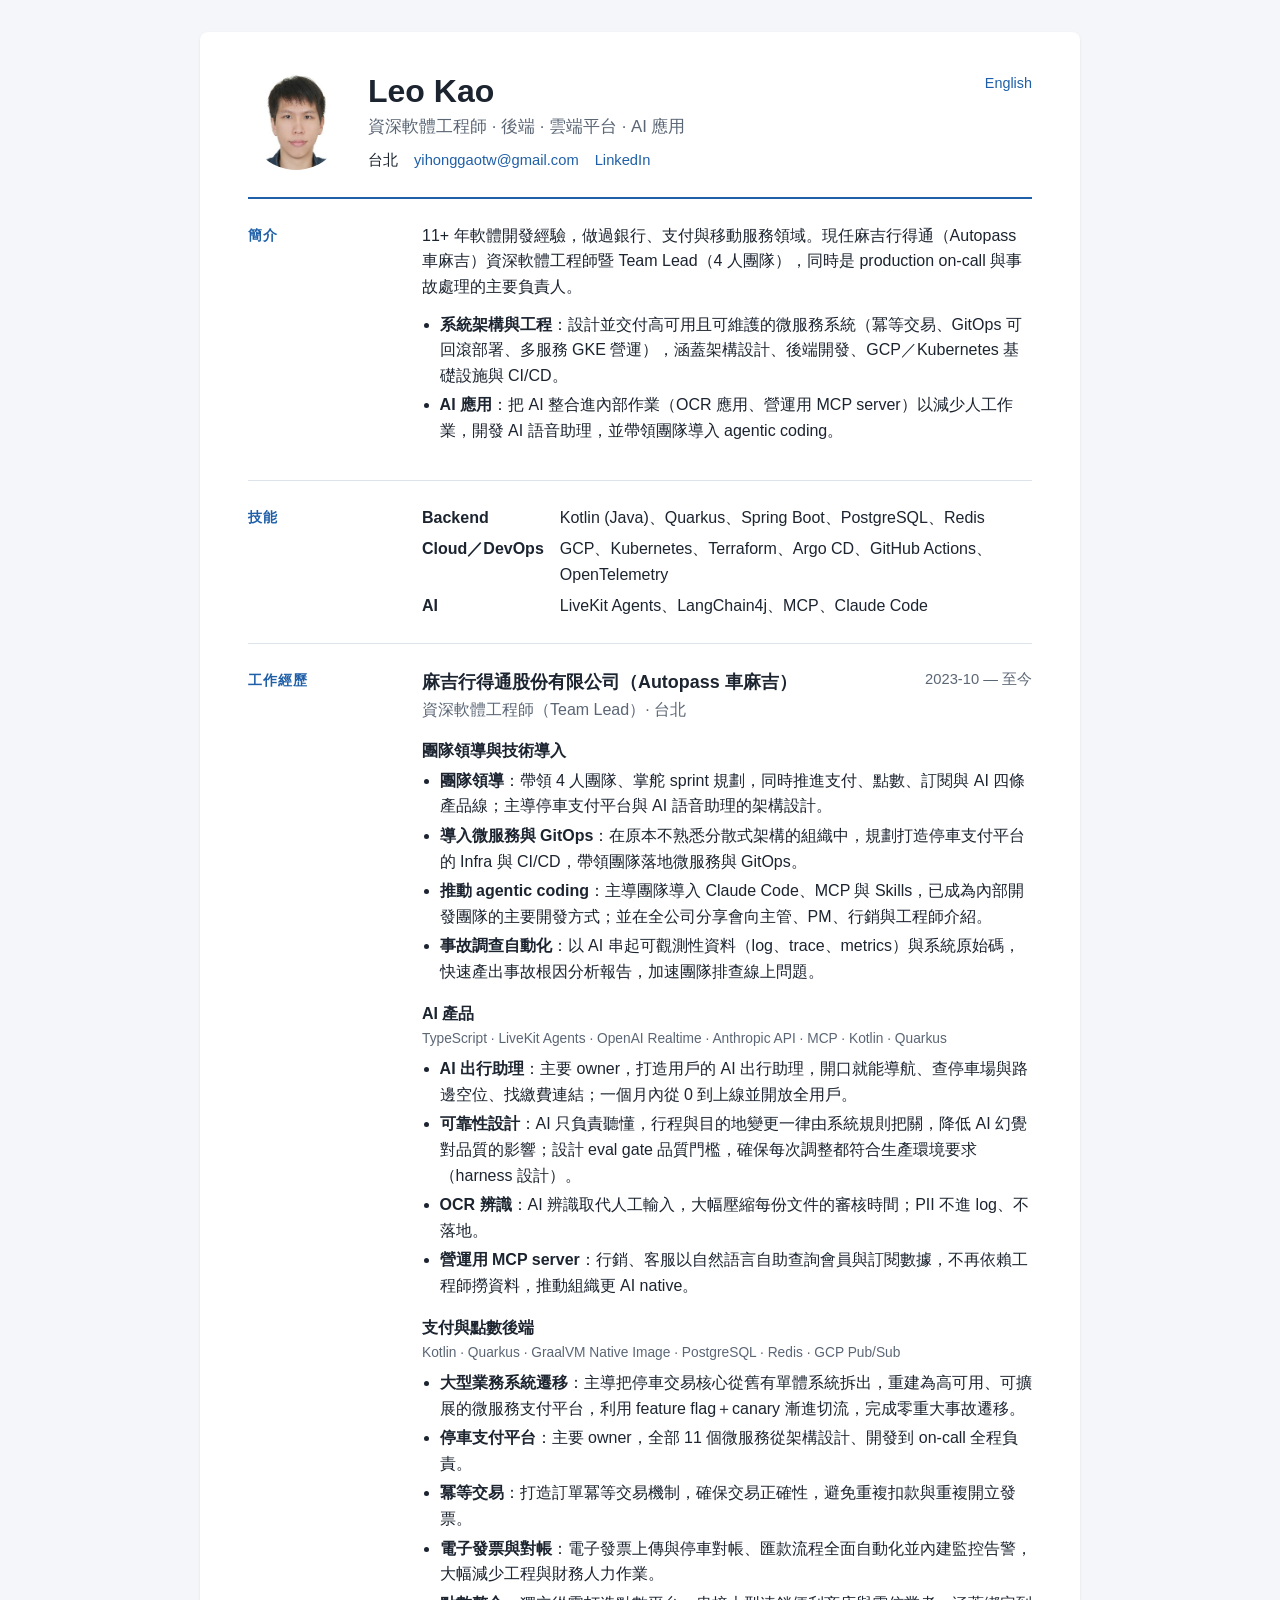
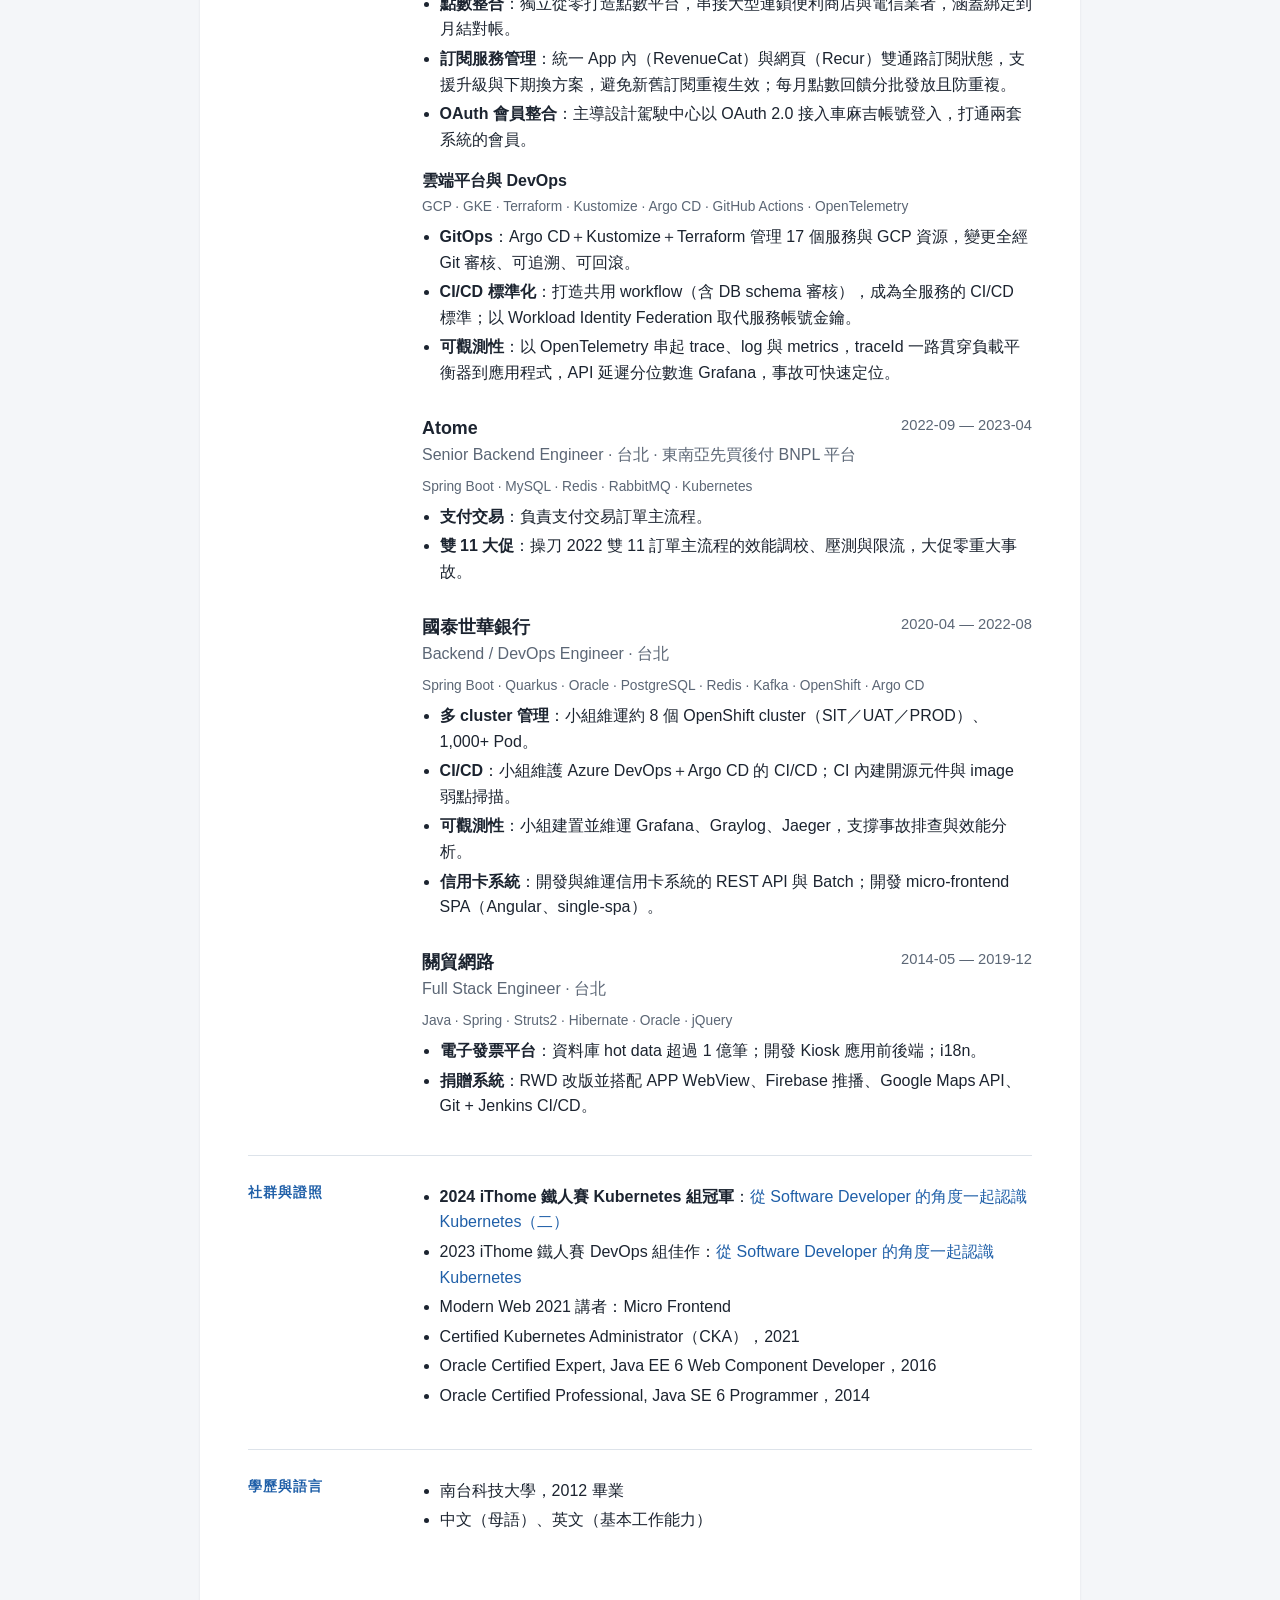
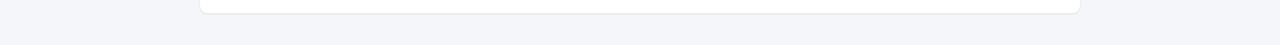
==== commit e20cc19e: "chore: remove GitHub profile link from CV contact Co-Authored-By: Claude Opus 5.5 <noreply@anthropic" ====
--- a/zh.html
+++ b/zh.html
@@ -19,7 +19,6 @@
             <li>台北</li>
             <li><a href="mailto:yihonggaotw@gmail.com">yihonggaotw@gmail.com</a></li>
             <li><a href="https://www.linkedin.com/in/yihong-gao-tw">LinkedIn</a></li>
-            <li><a href="https://github.com/YihongGao">GitHub</a></li>
           </ul>
         </div>
         <a class="lang-switch" href="index.html" hreflang="en">English</a>
